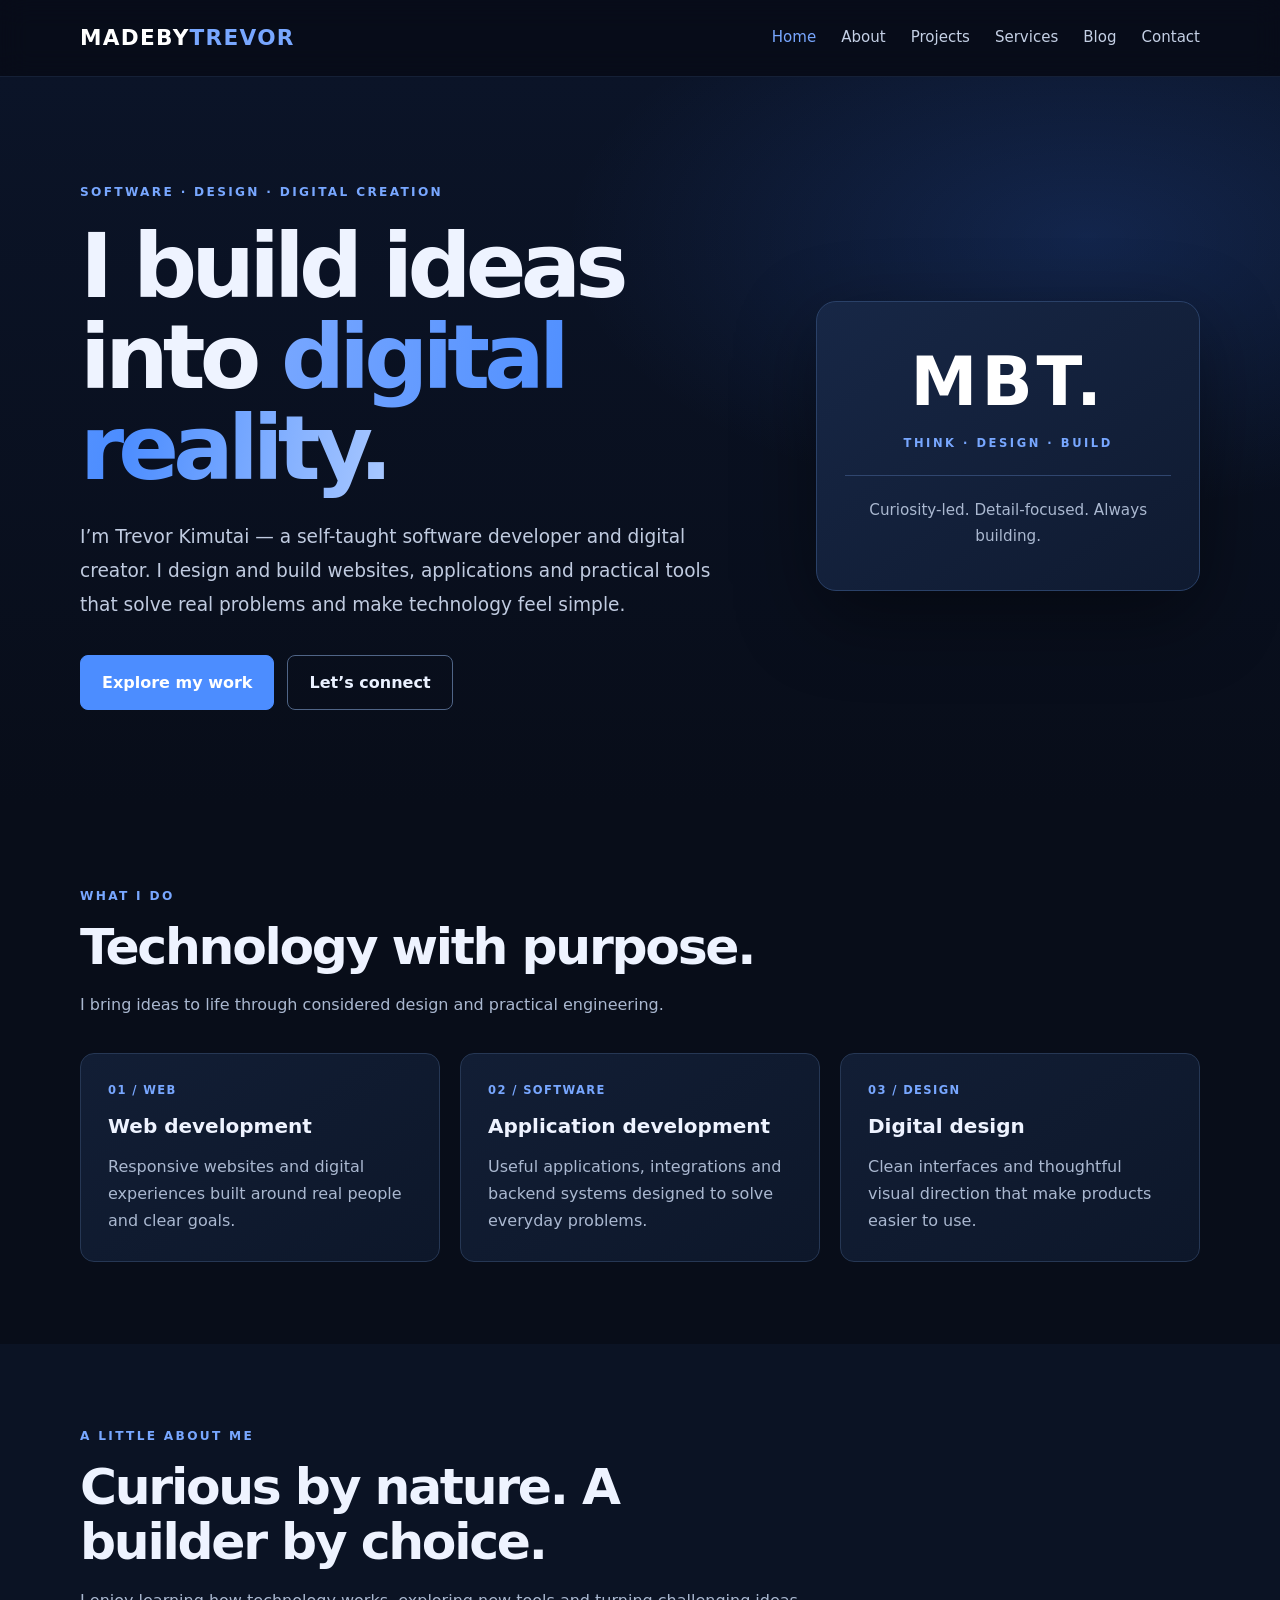
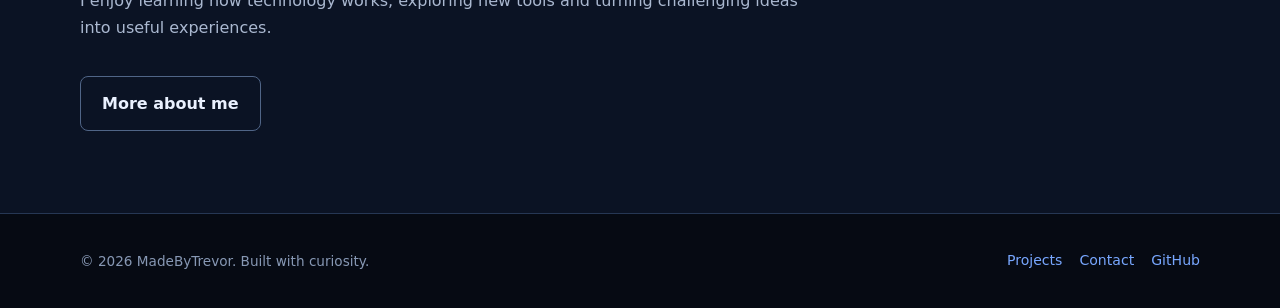
==== index.html @ f3c797aa "adding to repo" ====
<!doctype html>
<html lang="en"><head><meta charset="utf-8"><meta name="viewport" content="width=device-width,initial-scale=1"><meta name="description" content="MadeByTrevor is the portfolio of Trevor Kimutai, a software developer and digital creator."><meta name="theme-color" content="#080d19"><title>Home | MadeByTrevor</title><link rel="stylesheet" href="assets/style.css"></head>
<body><header class="site-header"><div class="wrap nav-wrap"><a class="brand" href="index.html">MADEBY<span>TREVOR</span></a><button class="menu-toggle" aria-label="Toggle navigation" aria-expanded="false">☰</button><nav class="nav" aria-label="Main navigation"><a class="active" href="index.html">Home</a><a class="" href="about.html">About</a><a class="" href="projects.html">Projects</a><a class="" href="services.html">Services</a><a class="" href="blog.html">Blog</a><a class="" href="contact.html">Contact</a></nav></div></header>
<main>
<section class="hero"><div class="wrap hero-grid"><div class="reveal"><div class="eyebrow">SOFTWARE · DESIGN · DIGITAL CREATION</div><h1>I build ideas into <span class="gradient">digital reality.</span></h1><p class="lead">I’m Trevor Kimutai — a self-taught software developer and digital creator. I design and build websites, applications and practical tools that solve real problems and make technology feel simple.</p><div class="actions"><a class="btn" href="projects.html">Explore my work</a><a class="btn ghost" href="contact.html">Let’s connect</a></div></div><aside class="identity-card reveal"><div class="monogram">MBT.</div><p>THINK · DESIGN · BUILD</p><div style="height:1px;background:#30466f;margin:22px 0"></div><div class="small">Curiosity-led. Detail-focused. Always building.</div></aside></div></section>
<section class="section"><div class="wrap"><div class="section-head"><div class="eyebrow">WHAT I DO</div><h2>Technology with purpose.</h2><p class="muted">I bring ideas to life through considered design and practical engineering.</p></div><div class="cards"><article class="card"><div class="tag">01 / Web</div><h3>Web development</h3><p>Responsive websites and digital experiences built around real people and clear goals.</p></article><article class="card"><div class="tag">02 / Software</div><h3>Application development</h3><p>Useful applications, integrations and backend systems designed to solve everyday problems.</p></article><article class="card"><div class="tag">03 / Design</div><h3>Digital design</h3><p>Clean interfaces and thoughtful visual direction that make products easier to use.</p></article></div></div></section>
<section class="section alt"><div class="wrap"><div class="section-head"><div class="eyebrow">A LITTLE ABOUT ME</div><h2>Curious by nature. A builder by choice.</h2><p class="muted">I enjoy learning how technology works, exploring new tools and turning challenging ideas into useful experiences.</p></div><a class="btn ghost" href="about.html">More about me</a></div></section>
</main><footer class="site-footer"><div class="wrap footer-row"><p>© <span data-year>2026</span> MadeByTrevor. Built with curiosity.</p><div class="footer-links"><a href="projects.html">Projects</a><a href="contact.html">Contact</a><a href="https://github.com/" target="_blank" rel="noreferrer">GitHub</a></div></div></footer><script src="assets/main.js"></script></body></html>
---- assets/style.css ----
:root{--bg:#080d19;--panel:#111c33;--panel2:#15223d;--text:#eef3ff;--muted:#aab8d0;--blue:#4c8dff;--blue2:#78a7ff;--line:#263754;--max:1120px}
*{box-sizing:border-box}html{scroll-behavior:smooth}body{margin:0;background:var(--bg);color:var(--text);font:16px/1.7 Inter,ui-sans-serif,system-ui,-apple-system,BlinkMacSystemFont,"Segoe UI",sans-serif}a{color:var(--blue2);text-decoration:none}a:hover{color:#fff}img{max-width:100%}.wrap{width:min(var(--max),calc(100% - 44px));margin:auto}.site-header{position:sticky;top:0;z-index:20;background:rgba(8,13,25,.92);backdrop-filter:blur(14px);border-bottom:1px solid rgba(120,167,255,.13)}.nav-wrap{height:76px;display:flex;align-items:center;justify-content:space-between;gap:25px}.brand{font-size:1.35rem;font-weight:850;letter-spacing:.06em;color:#fff}.brand span{color:var(--blue2)}.nav{display:flex;align-items:center;gap:25px}.nav a{color:#c4d0e5;font-size:.94rem}.nav a:hover,.nav a.active{color:var(--blue2)}.menu-toggle{display:none;background:none;color:white;border:1px solid var(--line);border-radius:8px;padding:8px 11px;font-size:1.2rem}.eyebrow{color:var(--blue2);font-size:.76rem;font-weight:800;letter-spacing:.19em;text-transform:uppercase}.hero{padding:105px 0 94px;background:radial-gradient(ellipse at 85% 22%,rgba(57,123,255,.18),transparent 34%),linear-gradient(180deg,#0b1428 0%,var(--bg) 100%)}.hero-grid{display:grid;grid-template-columns:1.4fr .8fr;gap:65px;align-items:center}.hero h1,.page-hero h1{font-size:clamp(3rem,7vw,5.7rem);line-height:1.02;letter-spacing:-.065em;margin:18px 0 25px}.gradient{background:linear-gradient(100deg,#78a7ff,#4c8dff 55%,#a9c8ff);-webkit-background-clip:text;background-clip:text;color:transparent}.lead{font-size:1.16rem;line-height:1.85;color:#c0cbe0;max-width:690px}.actions{display:flex;flex-wrap:wrap;gap:13px;margin-top:32px}.btn{display:inline-flex;align-items:center;justify-content:center;padding:13px 21px;border-radius:8px;font-weight:750;border:1px solid var(--blue);background:var(--blue);color:white;transition:.2s}.btn:hover{transform:translateY(-2px);background:#2e70e8;color:white}.btn.ghost{background:transparent;border-color:#506587;color:#eaf1ff}.btn.ghost:hover{border-color:var(--blue2);background:rgba(76,141,255,.1)}.identity-card{padding:40px 28px;border:1px solid #2a4168;border-radius:20px;background:linear-gradient(145deg,#172746,#0f1a30);box-shadow:0 25px 80px #0006;text-align:center}.monogram{font-size:4.2rem;line-height:1.2;font-weight:900;letter-spacing:.06em;color:#fff}.identity-card p{color:var(--blue2);font-size:.72rem;letter-spacing:.22em;font-weight:800}.identity-card .small{color:var(--muted);letter-spacing:0;font-size:.95rem;font-weight:400}.section{padding:82px 0}.section.alt{background:#0b1324}.section-head{max-width:720px;margin-bottom:35px}.section h2{font-size:clamp(2rem,4vw,3.15rem);letter-spacing:-.045em;line-height:1.1;margin:12px 0 17px}.muted{color:var(--muted)}.cards{display:grid;grid-template-columns:repeat(3,1fr);gap:20px}.card{border:1px solid var(--line);border-radius:14px;padding:27px;background:linear-gradient(145deg,#121e35,#0d172a);height:100%}.card h3{margin:8px 0 10px;font-size:1.25rem}.card p{color:var(--muted);margin:0}.card .tag{font-size:.72rem;letter-spacing:.12em;text-transform:uppercase;color:var(--blue2);font-weight:800}.page-hero{padding:86px 0 58px;background:radial-gradient(ellipse at 85% 0%,rgba(57,123,255,.16),transparent 38%),#0b1428}.page-hero h1{font-size:clamp(2.8rem,6vw,4.7rem);max-width:900px}.content{padding:60px 0 90px}.content-narrow{max-width:850px}.content h2{font-size:1.8rem;margin-top:36px}.content p,.content li{color:#c0cbe0}.project-card{display:flex;flex-direction:column;gap:15px}.project-card .project-foot{margin-top:auto;padding-top:15px}.pill{display:inline-block;padding:5px 10px;border:1px solid #35517d;border-radius:99px;color:#9fc0ff;font-size:.75rem;margin:4px 4px 0 0}.steps{counter-reset:step}.step{padding:22px 0;border-bottom:1px solid var(--line);display:grid;grid-template-columns:65px 1fr;gap:20px}.step:before{counter-increment:step;content:"0" counter(step);color:var(--blue2);font-size:1.4rem;font-weight:850}.post-list{display:grid;gap:15px}.post{padding:23px;border:1px solid var(--line);border-radius:12px;background:var(--panel)}.post time{font-size:.82rem;color:var(--blue2)}.contact-panel{padding:35px;border:1px solid #2b4269;border-radius:16px;background:linear-gradient(140deg,#152544,#0e192d)}.contact-panel p{color:var(--muted)}.site-footer{padding:35px 0;border-top:1px solid var(--line);background:#060a13}.footer-row{display:flex;justify-content:space-between;gap:20px;align-items:center}.footer-row p{color:#8798b4;font-size:.85rem;margin:0}.footer-links{display:flex;gap:17px}.footer-links a{font-size:.88rem}.reveal{animation:rise .7s both}@keyframes rise{from{opacity:0;transform:translateY(15px)}to{opacity:1;transform:translateY(0)}}:focus-visible{outline:3px solid var(--blue2);outline-offset:3px}
@media(max-width:820px){.hero-grid{grid-template-columns:1fr;gap:35px}.identity-card{max-width:420px}.cards{grid-template-columns:1fr 1fr}.nav{gap:14px}}@media(max-width:650px){.wrap{width:min(var(--max),calc(100% - 32px))}.nav-wrap{height:68px}.menu-toggle{display:block}.nav{display:none;position:absolute;top:68px;left:0;right:0;background:#0b1428;border-bottom:1px solid var(--line);padding:18px 22px 22px;flex-direction:column;align-items:flex-start}.nav.open{display:flex}.hero{padding:75px 0}.cards{grid-template-columns:1fr}.section{padding:62px 0}.footer-row{align-items:flex-start;flex-direction:column}.hero h1{font-size:clamp(2.8rem,14vw,4.5rem)}}
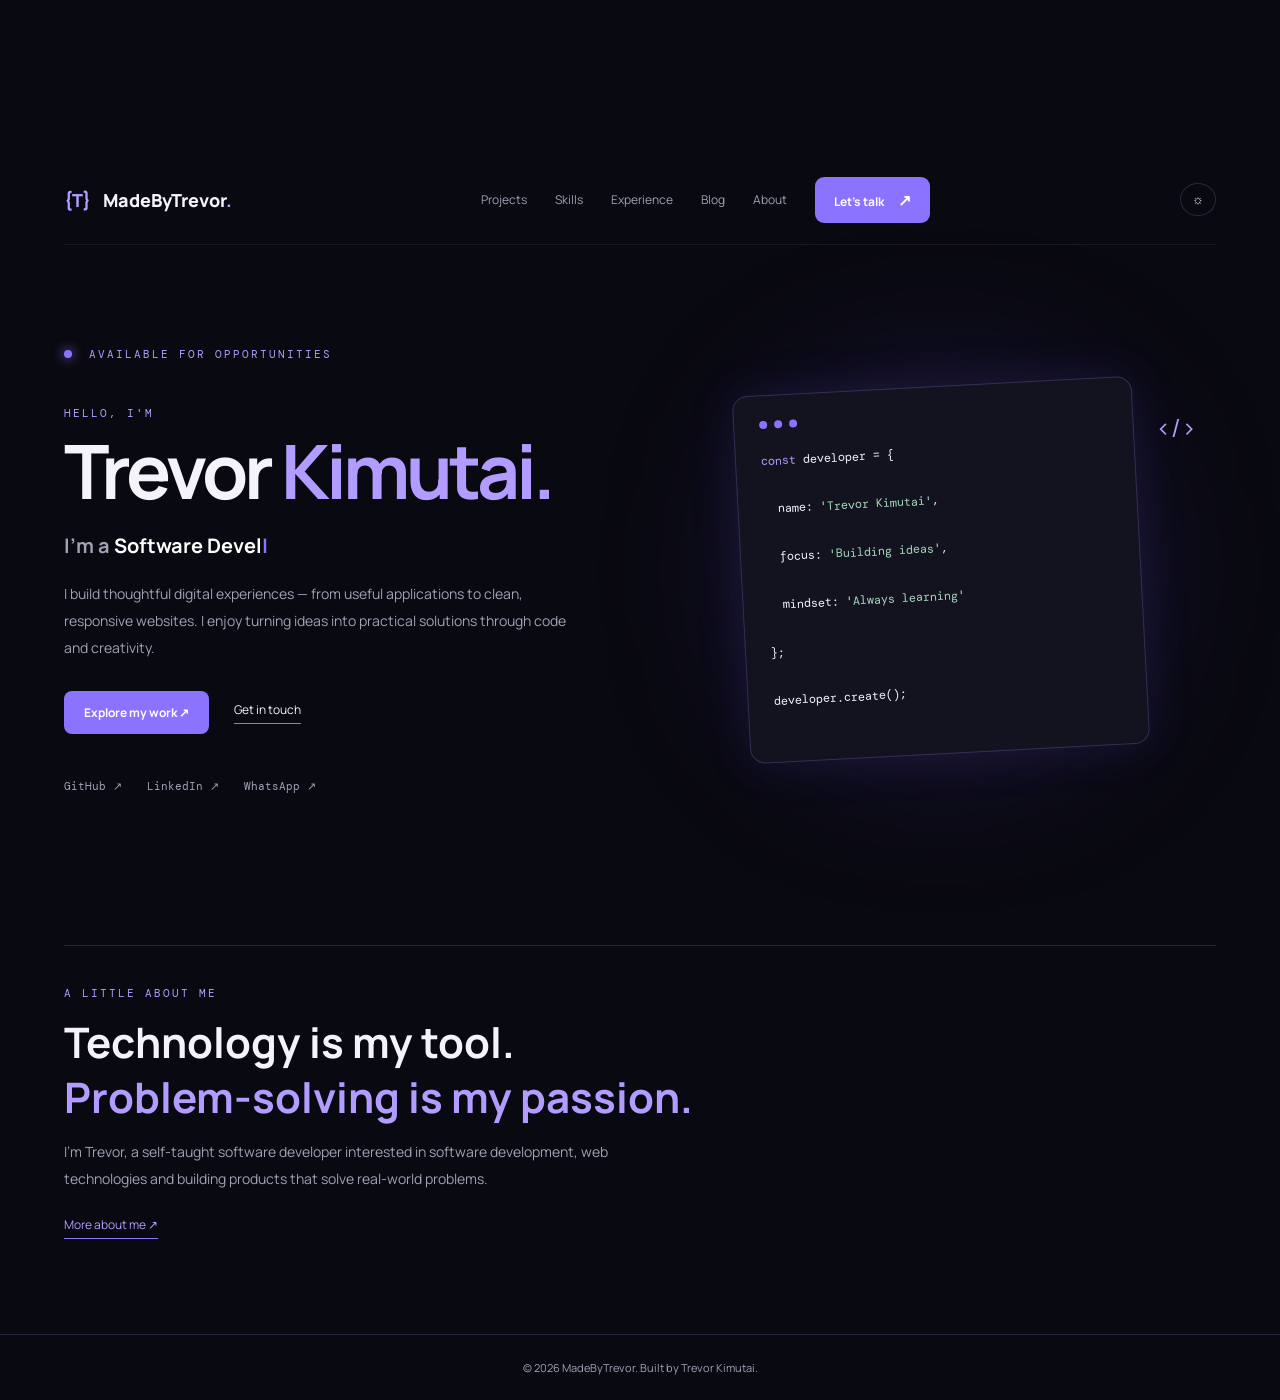
==== commit f516605f: "My new portfolio" ====
--- a/index.html
+++ b/index.html
@@ -1,8 +1,163 @@
-<!doctype html>
-<html lang="en"><head><meta charset="utf-8"><meta name="viewport" content="width=device-width,initial-scale=1"><meta name="description" content="MadeByTrevor is the portfolio of Trevor Kimutai, a software developer and digital creator."><meta name="theme-color" content="#080d19"><title>Home | MadeByTrevor</title><link rel="stylesheet" href="assets/style.css"></head>
-<body><header class="site-header"><div class="wrap nav-wrap"><a class="brand" href="index.html">MADEBY<span>TREVOR</span></a><button class="menu-toggle" aria-label="Toggle navigation" aria-expanded="false">☰</button><nav class="nav" aria-label="Main navigation"><a class="active" href="index.html">Home</a><a class="" href="about.html">About</a><a class="" href="projects.html">Projects</a><a class="" href="services.html">Services</a><a class="" href="blog.html">Blog</a><a class="" href="contact.html">Contact</a></nav></div></header>
-<main>
-<section class="hero"><div class="wrap hero-grid"><div class="reveal"><div class="eyebrow">SOFTWARE · DESIGN · DIGITAL CREATION</div><h1>I build ideas into <span class="gradient">digital reality.</span></h1><p class="lead">I’m Trevor Kimutai — a self-taught software developer and digital creator. I design and build websites, applications and practical tools that solve real problems and make technology feel simple.</p><div class="actions"><a class="btn" href="projects.html">Explore my work</a><a class="btn ghost" href="contact.html">Let’s connect</a></div></div><aside class="identity-card reveal"><div class="monogram">MBT.</div><p>THINK · DESIGN · BUILD</p><div style="height:1px;background:#30466f;margin:22px 0"></div><div class="small">Curiosity-led. Detail-focused. Always building.</div></aside></div></section>
-<section class="section"><div class="wrap"><div class="section-head"><div class="eyebrow">WHAT I DO</div><h2>Technology with purpose.</h2><p class="muted">I bring ideas to life through considered design and practical engineering.</p></div><div class="cards"><article class="card"><div class="tag">01 / Web</div><h3>Web development</h3><p>Responsive websites and digital experiences built around real people and clear goals.</p></article><article class="card"><div class="tag">02 / Software</div><h3>Application development</h3><p>Useful applications, integrations and backend systems designed to solve everyday problems.</p></article><article class="card"><div class="tag">03 / Design</div><h3>Digital design</h3><p>Clean interfaces and thoughtful visual direction that make products easier to use.</p></article></div></div></section>
-<section class="section alt"><div class="wrap"><div class="section-head"><div class="eyebrow">A LITTLE ABOUT ME</div><h2>Curious by nature. A builder by choice.</h2><p class="muted">I enjoy learning how technology works, exploring new tools and turning challenging ideas into useful experiences.</p></div><a class="btn ghost" href="about.html">More about me</a></div></section>
-</main><footer class="site-footer"><div class="wrap footer-row"><p>© <span data-year>2026</span> MadeByTrevor. Built with curiosity.</p><div class="footer-links"><a href="projects.html">Projects</a><a href="contact.html">Contact</a><a href="https://github.com/" target="_blank" rel="noreferrer">GitHub</a></div></div></footer><script src="assets/main.js"></script></body></html>+
+<!DOCTYPE html>
+<html lang="en">
+<head>
+    <meta charset="UTF-8">
+    <meta name="viewport" content="width=device-width, initial-scale=1.0">
+    <meta name="description" content="Trevor Kimutai - Software Developer and Digital Creator">
+    <title>Trevor Kimutai | MadeByTrevor</title>
+
+    <link rel="stylesheet" href="css/styles.css">
+    <script src="js/script.js" defer></script>
+</head>
+
+<body>
+
+    <canvas id="particles"></canvas>
+
+    <header class="navbar">
+
+        <a href="index.html" class="logo">
+            <span>{T}</span> MadeByTrevor<span class="purple">.</span>
+        </a>
+
+        <button class="menu-toggle" id="menuToggle" aria-label="Toggle menu">
+            ☰
+        </button>
+
+        <nav id="navMenu">
+            <a href="projects.html">Projects</a>
+            <a href="skills.html">Skills</a>
+            <a href="experience.html">Experience</a>
+            <a href="blog.html">Blog</a>
+            <a href="about.html">About</a>
+
+            <a href="mailto:trv6775@gmail.com" class="talk-button">
+                Let's talk <span>↗</span>
+            </a>
+        </nav>
+
+        <button id="themeToggle" class="theme-toggle" aria-label="Toggle theme">
+            ☼
+        </button>
+
+    </header>
+
+
+    <main>
+
+        <section class="hero">
+
+            <div class="hero-content">
+
+                <p class="availability">
+                    <span class="status-dot"></span>
+                    AVAILABLE FOR OPPORTUNITIES
+                </p>
+
+                <p class="intro">HELLO, I'M</p>
+
+                <h1>
+                    Trevor <span class="purple">Kimutai.</span>
+                </h1>
+
+                <h2>
+                    I'm a <span id="typing"></span><span class="cursor">|</span>
+                </h2>
+
+                <p class="description">
+                    I build thoughtful digital experiences — from useful
+                    applications to clean, responsive websites.
+
+                    I enjoy turning ideas into practical solutions
+                    through code and creativity.
+                </p>
+
+                <div class="hero-buttons">
+
+                    <a href="projects.html" class="primary-button">
+                        Explore my work ↗
+                    </a>
+
+                    <a href="mailto:trv6775@gmail.com" class="secondary-button">
+                        Get in touch
+                    </a>
+
+                </div>
+
+                <div class="social-links">
+                    <a href="https://github.com/Trv6775" target="_blank">GitHub ↗</a>
+
+                    <a href="https://www.linkedin.com/in/trevor-kimutai-297799207"
+                       target="_blank">LinkedIn ↗</a>
+
+                    <a href="https://wa.me/254700426330"
+                       target="_blank">WhatsApp ↗</a>
+                </div>
+
+            </div>
+
+
+            <div class="hero-visual">
+
+                <div class="glow"></div>
+
+                <div class="code-card">
+
+                    <div class="window-controls">
+                        <span></span>
+                        <span></span>
+                        <span></span>
+                    </div>
+
+                    <pre>
+<span class="code-purple">const</span> developer = {
+
+  name: <span class="code-green">'Trevor Kimutai'</span>,
+
+  focus: <span class="code-green">'Building ideas'</span>,
+
+  mindset: <span class="code-green">'Always learning'</span>
+
+};
+
+developer.create();
+                    </pre>
+
+                </div>
+
+                <div class="floating-code">&lt;/&gt;</div>
+
+            </div>
+
+        </section>
+
+
+        <section class="intro-section">
+
+            <p class="section-label">A LITTLE ABOUT ME</p>
+
+            <h2>
+                Technology is my tool.<br>
+                <span class="purple">Problem-solving is my passion.</span>
+            </h2>
+
+            <p>
+                I'm Trevor, a self-taught software developer interested
+                in software development, web technologies and building
+                products that solve real-world problems.
+            </p>
+
+            <a href="about.html" class="text-link">More about me ↗</a>
+
+        </section>
+
+    </main>
+
+
+    <footer>
+        <p>© <span id="year"></span> MadeByTrevor. Built by Trevor Kimutai.</p>
+    </footer>
+
+</body>
+</html>
--- a/css/styles.css
+++ b/css/styles.css
@@ -0,0 +1,1137 @@
+
+@import url('https://fonts.googleapis.com/css2?family=Manrope:wght@400;500;600;700;800&family=DM+Mono&display=swap');
+
+:root {
+    --background: #090911;
+    --surface: #13121f;
+    --text: #f4f2fb;
+    --muted: #a3a0b4;
+    --purple: #8b72ff;
+    --purple-light: #b29cff;
+    --border: #29283b;
+}
+
+* {
+    margin: 0;
+    padding: 0;
+    box-sizing: border-box;
+}
+
+html {
+    scroll-behavior: smooth;
+}
+
+body {
+    background: var(--background);
+    color: var(--text);
+    font-family: 'Manrope', sans-serif;
+    min-height: 100vh;
+    overflow-x: hidden;
+}
+
+a {
+    text-decoration: none;
+    color: inherit;
+}
+
+/* NAVIGATION */
+
+.navbar {
+    width: 90%;
+    max-width: 1200px;
+    height: 90px;
+    margin: auto;
+
+    display: flex;
+    align-items: center;
+    justify-content: space-between;
+
+    border-bottom: 1px solid #ffffff10;
+    position: relative;
+    z-index: 10;
+}
+
+.logo {
+    font-weight: 800;
+    font-size: 18px;
+}
+
+.logo span:first-child {
+    color: var(--purple-light);
+    margin-right: 8px;
+}
+
+.purple {
+    color: var(--purple-light);
+}
+
+nav {
+    display: flex;
+    align-items: center;
+    gap: 28px;
+}
+
+nav a {
+    font-size: 12px;
+    color: var(--muted);
+    transition: .3s;
+}
+
+nav a:hover {
+    color: white;
+}
+
+/* LET'S TALK BUTTON */
+
+.talk-button {
+    background: var(--purple);
+    color: white;
+    padding: 12px 19px;
+    border-radius: 9px;
+    font-weight: 700;
+    transition: .3s;
+}
+
+.talk-button:hover {
+    background: #a08aff;
+    transform: translateY(-3px);
+    box-shadow: 0 8px 25px #8b72ff55;
+}
+
+.talk-button span {
+    margin-left: 12px;
+    font-size: 16px;
+}
+
+.theme-toggle,
+.menu-toggle {
+    background: transparent;
+    color: var(--text);
+    border: 1px solid var(--border);
+    padding: 8px 11px;
+    border-radius: 50%;
+    cursor: pointer;
+}
+
+.menu-toggle {
+    display: none;
+}
+
+/* HERO */
+
+.hero {
+    width: 90%;
+    max-width: 1200px;
+    min-height: 650px;
+    margin: auto;
+
+    display: grid;
+    grid-template-columns: 1fr 1fr;
+    align-items: center;
+    gap: 50px;
+}
+
+.availability,
+.intro,
+.section-label {
+    font-family: 'DM Mono', monospace;
+    font-size: 11px;
+    letter-spacing: 2px;
+    color: var(--purple-light);
+}
+
+.availability {
+    margin-bottom: 45px;
+}
+
+.status-dot {
+    display: inline-block;
+    width: 8px;
+    height: 8px;
+    background: var(--purple);
+    border-radius: 50%;
+    margin-right: 8px;
+    box-shadow: 0 0 12px var(--purple);
+}
+
+.intro {
+    margin-bottom: 10px;
+}
+
+.hero h1 {
+    font-size: clamp(45px, 6vw, 75px);
+    line-height: 1.1;
+    letter-spacing: -4px;
+}
+
+.hero h2 {
+    font-size: 20px;
+    color: var(--muted);
+    margin-top: 20px;
+}
+
+.hero h2 span:first-child {
+    color: white;
+}
+
+.description {
+    max-width: 520px;
+    color: var(--muted);
+    font-size: 14px;
+    line-height: 1.9;
+    margin-top: 22px;
+}
+
+.cursor {
+    color: var(--purple);
+    animation: blink .8s infinite;
+}
+
+@keyframes blink {
+    50% { opacity: 0; }
+}
+
+/* HERO BUTTONS */
+
+.hero-buttons {
+    display: flex;
+    gap: 25px;
+    align-items: center;
+    margin-top: 30px;
+}
+
+.primary-button {
+    background: var(--purple);
+    color: white;
+    padding: 13px 20px;
+    border-radius: 8px;
+    font-size: 12px;
+    font-weight: 700;
+    transition: .3s;
+}
+
+.primary-button:hover {
+    transform: translateY(-3px);
+    box-shadow: 0 8px 25px #8b72ff55;
+}
+
+.secondary-button {
+    font-size: 12px;
+    border-bottom: 1px solid var(--purple);
+    padding-bottom: 5px;
+}
+
+.social-links {
+    display: flex;
+    gap: 25px;
+    margin-top: 45px;
+}
+
+.social-links a {
+    color: var(--muted);
+    font-size: 11px;
+    font-family: 'DM Mono', monospace;
+}
+
+/* DEVELOPER CARD */
+
+.hero-visual {
+    position: relative;
+    display: grid;
+    place-items: center;
+    min-height: 400px;
+}
+
+.glow {
+    position: absolute;
+    width: 280px;
+    height: 280px;
+    background: #795cff55;
+    filter: blur(100px);
+    border-radius: 50%;
+}
+
+.code-card {
+    position: relative;
+    z-index: 2;
+    background: var(--surface);
+    border: 1px solid #7866bd55;
+    border-radius: 15px;
+    padding: 25px;
+    width: 100%;
+    max-width: 400px;
+    box-shadow: 0 0 50px #765cff20;
+    transform: rotate(-3deg);
+    transition: .4s;
+}
+
+.code-card:hover {
+    transform: rotate(0deg) translateY(-5px);
+}
+
+.window-controls {
+    display: flex;
+    gap: 7px;
+    margin-bottom: 20px;
+}
+
+.window-controls span {
+    width: 8px;
+    height: 8px;
+    background: var(--purple);
+    border-radius: 50%;
+}
+
+.code-card pre {
+    font: 12px/2 'DM Mono', monospace;
+    color: var(--text);
+    white-space: pre-wrap;
+}
+
+.code-purple {
+    color: var(--purple-light);
+}
+
+.code-green {
+    color: #a7d7bd;
+}
+
+.floating-code {
+    position: absolute;
+    top: 40px;
+    right: 20px;
+    color: var(--purple-light);
+    font-size: 25px;
+    z-index: 3;
+}
+
+/* ABOUT INTRO */
+
+.intro-section {
+    width: 90%;
+    max-width: 1200px;
+    margin: 50px auto 100px;
+    padding-top: 40px;
+    border-top: 1px solid var(--border);
+}
+
+.intro-section h2 {
+    font-size: clamp(28px, 4vw, 42px);
+    margin: 15px 0;
+    line-height: 1.3;
+}
+
+.intro-section p:not(.section-label) {
+    color: var(--muted);
+    max-width: 600px;
+    font-size: 14px;
+    line-height: 1.9;
+    margin-bottom: 20px;
+}
+
+.text-link {
+    color: var(--purple-light);
+    font-size: 12px;
+    border-bottom: 1px solid var(--purple);
+    padding-bottom: 5px;
+}
+
+footer {
+    border-top: 1px solid var(--border);
+    padding: 25px;
+    text-align: center;
+    color: var(--muted);
+    font-size: 11px;
+}
+
+/* LIGHT THEME */
+
+body.light {
+    --background: #f7f6fc;
+    --surface: #ffffff;
+    --text: #191629;
+    --muted: #625f73;
+    --border: #dedbea;
+}
+
+/* MOBILE */
+
+@media (max-width: 850px) {
+    .menu-toggle {
+        display: block;
+        margin-left: auto;
+        margin-right: 12px;
+    }
+
+    .navbar nav {
+        display: none;
+        position: absolute;
+        top: 80px;
+        left: 0;
+        right: 0;
+        background: var(--surface);
+        padding: 25px;
+        border: 1px solid var(--border);
+        border-radius: 12px;
+        flex-direction: column;
+        align-items: stretch;
+        gap: 20px;
+    }
+
+    .navbar nav.open {
+        display: flex;
+    }
+
+    .hero {
+        grid-template-columns: 1fr;
+        padding-top: 70px;
+        gap: 25px;
+    }
+
+    .hero-visual {
+        min-height: 330px;
+    }
+
+    .hero h1 {
+        letter-spacing: -2px;
+    }
+}
+
+@media (max-width: 480px) {
+    .hero-buttons {
+        flex-wrap: wrap;
+    }
+
+    .social-links {
+        gap: 15px;
+    }
+
+    .code-card {
+        padding: 18px;
+    }
+}
+
+/* PROJECTS PAGE */
+
+.page-container {
+    width: min(1100px, 90%);
+    margin: 0 auto;
+    padding: 100px 0 80px;
+}
+
+.page-heading {
+    max-width: 700px;
+    margin-bottom: 55px;
+}
+
+.eyebrow {
+    color: #a78bfa;
+    font-size: 13px;
+    font-weight: 700;
+    letter-spacing: 3px;
+    margin-bottom: 18px;
+}
+
+.page-heading h1 {
+    font-size: clamp(36px, 6vw, 60px);
+    line-height: 1.1;
+    margin-bottom: 20px;
+}
+
+.page-heading h1 span {
+    color: #a78bfa;
+}
+
+.page-heading > p:last-child {
+    color: #a1a1aa;
+    line-height: 1.8;
+}
+
+.projects-grid {
+    display: grid;
+    grid-template-columns: repeat(2, 1fr);
+    gap: 28px;
+}
+
+.project-card {
+    background: #15151f;
+    border: 1px solid #292938;
+    border-radius: 18px;
+    overflow: hidden;
+    transition: transform 0.3s ease, border-color 0.3s ease;
+}
+
+.project-card:hover {
+    transform: translateY(-8px);
+    border-color: #8b5cf6;
+}
+
+.project-image {
+    min-height: 210px;
+    padding: 25px;
+    display: flex;
+    flex-direction: column;
+    justify-content: space-between;
+}
+
+.project-image span {
+    font-size: 14px;
+    color: #ffffffb0;
+}
+
+.project-image h2 {
+    font-size: 32px;
+    color: white;
+}
+
+.project-purple {
+    background: linear-gradient(135deg, #5426a8, #21133e);
+}
+
+.project-blue {
+    background: linear-gradient(135deg, #2456a6, #111d3c);
+}
+
+.project-pink {
+    background: linear-gradient(135deg, #a13d83, #3b193b);
+}
+
+.project-content {
+    padding: 25px;
+}
+
+.project-type {
+    color: #a78bfa;
+    font-size: 12px;
+    text-transform: uppercase;
+    letter-spacing: 1.5px;
+    margin-bottom: 12px;
+}
+
+.project-content h3 {
+    font-size: 22px;
+    margin-bottom: 12px;
+}
+
+.project-content > p:not(.project-type) {
+    color: #a1a1aa;
+    line-height: 1.7;
+    font-size: 14px;
+}
+
+.project-tags {
+    display: flex;
+    flex-wrap: wrap;
+    gap: 9px;
+    margin: 20px 0;
+}
+
+.project-tags span {
+    background: #272438;
+    color: #c4b5fd;
+    padding: 7px 12px;
+    border-radius: 20px;
+    font-size: 12px;
+}
+
+.project-link {
+    display: inline-block;
+    color: #a78bfa;
+    font-weight: 600;
+    text-decoration: none;
+    margin-top: 5px;
+}
+
+.project-link:hover {
+    color: white;
+}
+
+@media (max-width: 700px) {
+    .projects-grid {
+        grid-template-columns: 1fr;
+    }
+
+    .page-container {
+        padding-top: 65px;
+    }
+}
+
+/* SKILLS PAGE */
+
+.skills-grid {
+    display: grid;
+    grid-template-columns: repeat(3, 1fr);
+    gap: 22px;
+}
+
+.skill-card {
+    background: #15151f;
+    border: 1px solid #292938;
+    border-radius: 18px;
+    padding: 30px 25px;
+    transition: all 0.35s ease;
+    position: relative;
+    overflow: hidden;
+}
+
+.skill-card::before {
+    content: "";
+    position: absolute;
+    width: 150px;
+    height: 150px;
+    background: #8b5cf6;
+    filter: blur(100px);
+    opacity: 0;
+    top: -50px;
+    right: -50px;
+    transition: opacity 0.35s ease;
+}
+
+.skill-card:hover {
+    transform: translateY(-10px);
+    border-color: #8b5cf6;
+}
+
+.skill-card:hover::before {
+    opacity: 0.35;
+}
+
+.skill-icon {
+    width: 55px;
+    height: 55px;
+    display: flex;
+    justify-content: center;
+    align-items: center;
+    border-radius: 14px;
+    background: #29213f;
+    color: #c4b5fd;
+    font-size: 28px;
+    margin-bottom: 28px;
+}
+
+.skill-number {
+    color: #a78bfa;
+    font-size: 11px;
+    letter-spacing: 2px;
+    font-weight: 700;
+    margin-bottom: 15px;
+}
+
+.skill-card h2 {
+    font-size: 23px;
+    margin-bottom: 15px;
+}
+
+.skill-card > p:not(.skill-number) {
+    color: #a1a1aa;
+    font-size: 14px;
+    line-height: 1.8;
+    margin-bottom: 25px;
+}
+
+.skill-list {
+    display: flex;
+    flex-wrap: wrap;
+    gap: 9px;
+}
+
+.skill-list span {
+    background: #272438;
+    border: 1px solid #39324e;
+    color: #c4b5fd;
+    padding: 8px 11px;
+    border-radius: 8px;
+    font-size: 11px;
+}
+
+.skills-note {
+    margin-top: 90px;
+    padding: 45px;
+    border: 1px solid #292938;
+    border-radius: 20px;
+    background: linear-gradient(120deg, #191526, #15151f);
+}
+
+.skills-note h2 {
+    font-size: clamp(28px, 4vw, 40px);
+    margin-bottom: 18px;
+}
+
+.skills-note h2 span {
+    color: #a78bfa;
+}
+
+.skills-note > p:last-child {
+    color: #a1a1aa;
+    line-height: 1.8;
+    max-width: 650px;
+}
+
+@media (max-width: 900px) {
+    .skills-grid {
+        grid-template-columns: repeat(2, 1fr);
+    }
+}
+
+@media (max-width: 600px) {
+    .skills-grid {
+        grid-template-columns: 1fr;
+    }
+
+    .skills-note {
+        padding: 28px;
+        margin-top: 55px;
+    }
+}
+.skill-link {
+    display: inline-block;
+    margin-top: 25px;
+    color: #a78bfa;
+    font-size: 13px;
+    font-weight: 600;
+    text-decoration: none;
+    transition: all 0.3s ease;
+}
+
+.skill-link:hover {
+    color: white;
+    transform: translateX(5px);
+}
+
+/* EXPERIENCE PAGE */
+
+.experience-section {
+    margin-top: 65px;
+}
+
+.section-title {
+    font-size: 25px;
+    margin-bottom: 35px;
+}
+
+.timeline {
+    position: relative;
+    margin-left: 10px;
+    padding-left: 35px;
+    border-left: 1px solid #39324e;
+}
+
+.timeline-item {
+    position: relative;
+    padding-bottom: 40px;
+}
+
+.timeline-item:last-child {
+    padding-bottom: 0;
+}
+
+.timeline-dot {
+    position: absolute;
+    left: -42px;
+    top: 5px;
+    width: 14px;
+    height: 14px;
+    border-radius: 50%;
+    background: #8b5cf6;
+    border: 3px solid #15151f;
+    box-shadow: 0 0 15px #8b5cf6;
+}
+
+.timeline-content {
+    background: #15151f;
+    border: 1px solid #292938;
+    border-radius: 15px;
+    padding: 28px;
+    transition: all 0.3s ease;
+}
+
+.timeline-content:hover {
+    transform: translateX(7px);
+    border-color: #8b5cf6;
+}
+
+.timeline-label {
+    color: #a78bfa;
+    font-size: 11px;
+    letter-spacing: 2px;
+    font-weight: 700;
+}
+
+.timeline-content h3 {
+    font-size: 21px;
+    margin: 13px 0 8px;
+}
+
+.timeline-content h4 {
+    color: #c4b5fd;
+    font-size: 15px;
+    font-weight: 500;
+    margin-bottom: 12px;
+}
+
+.timeline-field {
+    color: #a78bfa !important;
+    font-weight: 600;
+    margin-bottom: 12px;
+}
+
+.timeline-content p {
+    color: #a1a1aa;
+    font-size: 14px;
+    line-height: 1.8;
+}
+
+@media (max-width: 600px) {
+    .timeline {
+        padding-left: 25px;
+    }
+
+    .timeline-dot {
+        left: -32px;
+    }
+
+    .timeline-content {
+        padding: 22px;
+    }
+}
+
+/* BLOG PAGE */
+
+.blog-filters {
+    display: flex;
+    flex-wrap: wrap;
+    gap: 12px;
+    margin-bottom: 35px;
+}
+
+.filter-btn {
+    padding: 10px 18px;
+    border-radius: 25px;
+    border: 1px solid #39324e;
+    background: transparent;
+    color: #a1a1aa;
+    cursor: pointer;
+    font-size: 13px;
+    transition: all 0.3s ease;
+}
+
+.filter-btn:hover,
+.filter-btn.active {
+    background: #8b5cf6;
+    border-color: #8b5cf6;
+    color: white;
+}
+
+.blog-grid {
+    display: grid;
+    grid-template-columns: repeat(3, 1fr);
+    gap: 22px;
+}
+
+.blog-card {
+    background: #15151f;
+    border: 1px solid #292938;
+    border-radius: 17px;
+    overflow: hidden;
+    transition: transform 0.3s ease, border-color 0.3s ease;
+}
+
+.blog-card:hover {
+    transform: translateY(-8px);
+    border-color: #8b5cf6;
+}
+
+.blog-cover {
+    height: 190px;
+    padding: 22px;
+    display: flex;
+    flex-direction: column;
+    justify-content: space-between;
+}
+
+.blog-cover span {
+    color: #ffffffa0;
+    font-size: 13px;
+}
+
+.blog-cover h2 {
+    color: white;
+    font-size: 32px;
+    letter-spacing: 3px;
+}
+
+.cover-rust {
+    background: linear-gradient(135deg, #a84c32, #3d1c23);
+}
+
+.cover-design {
+    background: linear-gradient(135deg, #6c43ba, #21133e);
+}
+
+.cover-mobile {
+    background: linear-gradient(135deg, #2465a9, #14203c);
+}
+
+.blog-content {
+    padding: 23px;
+}
+
+.blog-category {
+    color: #a78bfa;
+    font-size: 11px;
+    font-weight: 700;
+    letter-spacing: 1.5px;
+    margin-bottom: 12px;
+}
+
+.blog-content h3 {
+    font-size: 19px;
+    line-height: 1.5;
+    margin-bottom: 12px;
+}
+
+.blog-content > p:not(.blog-category) {
+    color: #a1a1aa;
+    font-size: 13px;
+    line-height: 1.8;
+}
+
+.blog-link {
+    display: inline-block;
+    margin-top: 20px;
+    color: #a78bfa;
+    text-decoration: none;
+    font-size: 13px;
+    font-weight: 600;
+}
+
+.blog-link:hover {
+    color: white;
+}
+
+.blog-card.hidden {
+    display: none;
+}
+
+.blog-cta {
+    margin-top: 85px;
+    padding: 45px;
+    text-align: center;
+    border: 1px solid #292938;
+    border-radius: 20px;
+    background: linear-gradient(120deg, #191526, #15151f);
+}
+
+.blog-cta h2 {
+    font-size: clamp(27px, 4vw, 38px);
+    margin-bottom: 15px;
+}
+
+.blog-cta h2 span {
+    color: #a78bfa;
+}
+
+.blog-cta > p:not(.eyebrow) {
+    color: #a1a1aa;
+    line-height: 1.8;
+    margin-bottom: 25px;
+}
+
+@media (max-width: 900px) {
+    .blog-grid {
+        grid-template-columns: repeat(2, 1fr);
+    }
+}
+
+@media (max-width: 600px) {
+    .blog-grid {
+        grid-template-columns: 1fr;
+    }
+
+    .blog-cta {
+        padding: 28px;
+    }
+}
+
+/* ABOUT PAGE */
+
+.about-layout {
+    display: grid;
+    grid-template-columns: 0.8fr 1.2fr;
+    gap: 55px;
+    align-items: center;
+    margin-top: 30px;
+}
+
+.about-image {
+    min-height: 430px;
+    border-radius: 22px;
+    border: 1px solid #39324e;
+    background: linear-gradient(145deg, #29213f, #15151f);
+    display: flex;
+    align-items: center;
+    justify-content: center;
+    overflow: hidden;
+}
+
+.about-placeholder {
+    text-align: center;
+}
+
+.about-placeholder span {
+    display: block;
+    font-size: 100px;
+    font-weight: 800;
+    color: #a78bfa;
+    letter-spacing: -8px;
+}
+
+.about-placeholder p {
+    color: #c4b5fd;
+    letter-spacing: 3px;
+    font-size: 13px;
+}
+
+.about-content h2 {
+    font-size: clamp(30px, 4vw, 43px);
+    margin: 15px 0 25px;
+}
+
+.about-content h2 span,
+.about-education h2 span,
+.about-interests h2 span {
+    color: #a78bfa;
+}
+
+.about-content > p:not(.eyebrow) {
+    color: #a1a1aa;
+    line-height: 1.9;
+    font-size: 14px;
+    margin-bottom: 17px;
+}
+
+.about-content .talk-button {
+    display: inline-block;
+    margin-top: 15px;
+    text-decoration: none;
+}
+
+.about-education,
+.about-interests {
+    margin-top: 100px;
+}
+
+.about-education h2,
+.about-interests h2 {
+    font-size: clamp(28px, 4vw, 38px);
+    margin: 12px 0 30px;
+}
+
+.education-card {
+    display: flex;
+    align-items: flex-start;
+    gap: 22px;
+    background: #15151f;
+    border: 1px solid #292938;
+    padding: 30px;
+    border-radius: 17px;
+    transition: border-color 0.3s ease;
+}
+
+.education-card:hover {
+    border-color: #8b5cf6;
+}
+
+.education-icon {
+    font-size: 30px;
+    background: #29213f;
+    border-radius: 12px;
+    padding: 13px;
+}
+
+.education-card h3 {
+    font-size: 20px;
+    margin-bottom: 9px;
+}
+
+.education-card h4 {
+    color: #c4b5fd;
+    font-weight: 500;
+    margin-bottom: 10px;
+}
+
+.education-card p {
+    color: #a1a1aa;
+    font-size: 14px;
+    margin-bottom: 15px;
+}
+
+.education-award {
+    display: inline-block;
+    color: #c4b5fd;
+    background: #29213f;
+    border-radius: 20px;
+    padding: 8px 13px;
+    font-size: 12px;
+}
+
+.interest-grid {
+    display: grid;
+    grid-template-columns: repeat(3, 1fr);
+    gap: 20px;
+}
+
+.interest-card {
+    background: #15151f;
+    border: 1px solid #292938;
+    border-radius: 16px;
+    padding: 25px;
+    transition: all 0.3s ease;
+}
+
+.interest-card:hover {
+    transform: translateY(-7px);
+    border-color: #8b5cf6;
+}
+
+.interest-card > span {
+    color: #a78bfa;
+    font-size: 28px;
+}
+
+.interest-card h3 {
+    margin: 18px 0 10px;
+}
+
+.interest-card p {
+    color: #a1a1aa;
+    font-size: 13px;
+    line-height: 1.8;
+}
+
+@media (max-width: 750px) {
+    .about-layout {
+        grid-template-columns: 1fr;
+        gap: 35px;
+    }
+
+    .about-image {
+        min-height: 300px;
+    }
+
+    .interest-grid {
+        grid-template-columns: 1fr;
+    }
+
+    .about-education,
+    .about-interests {
+        margin-top: 65px;
+    }
+}
+.about-photo {
+    width: 100%;
+    height: 100%;
+    min-height: 430px;
+    object-fit: cover;
+    border-radius: 22px;
+}
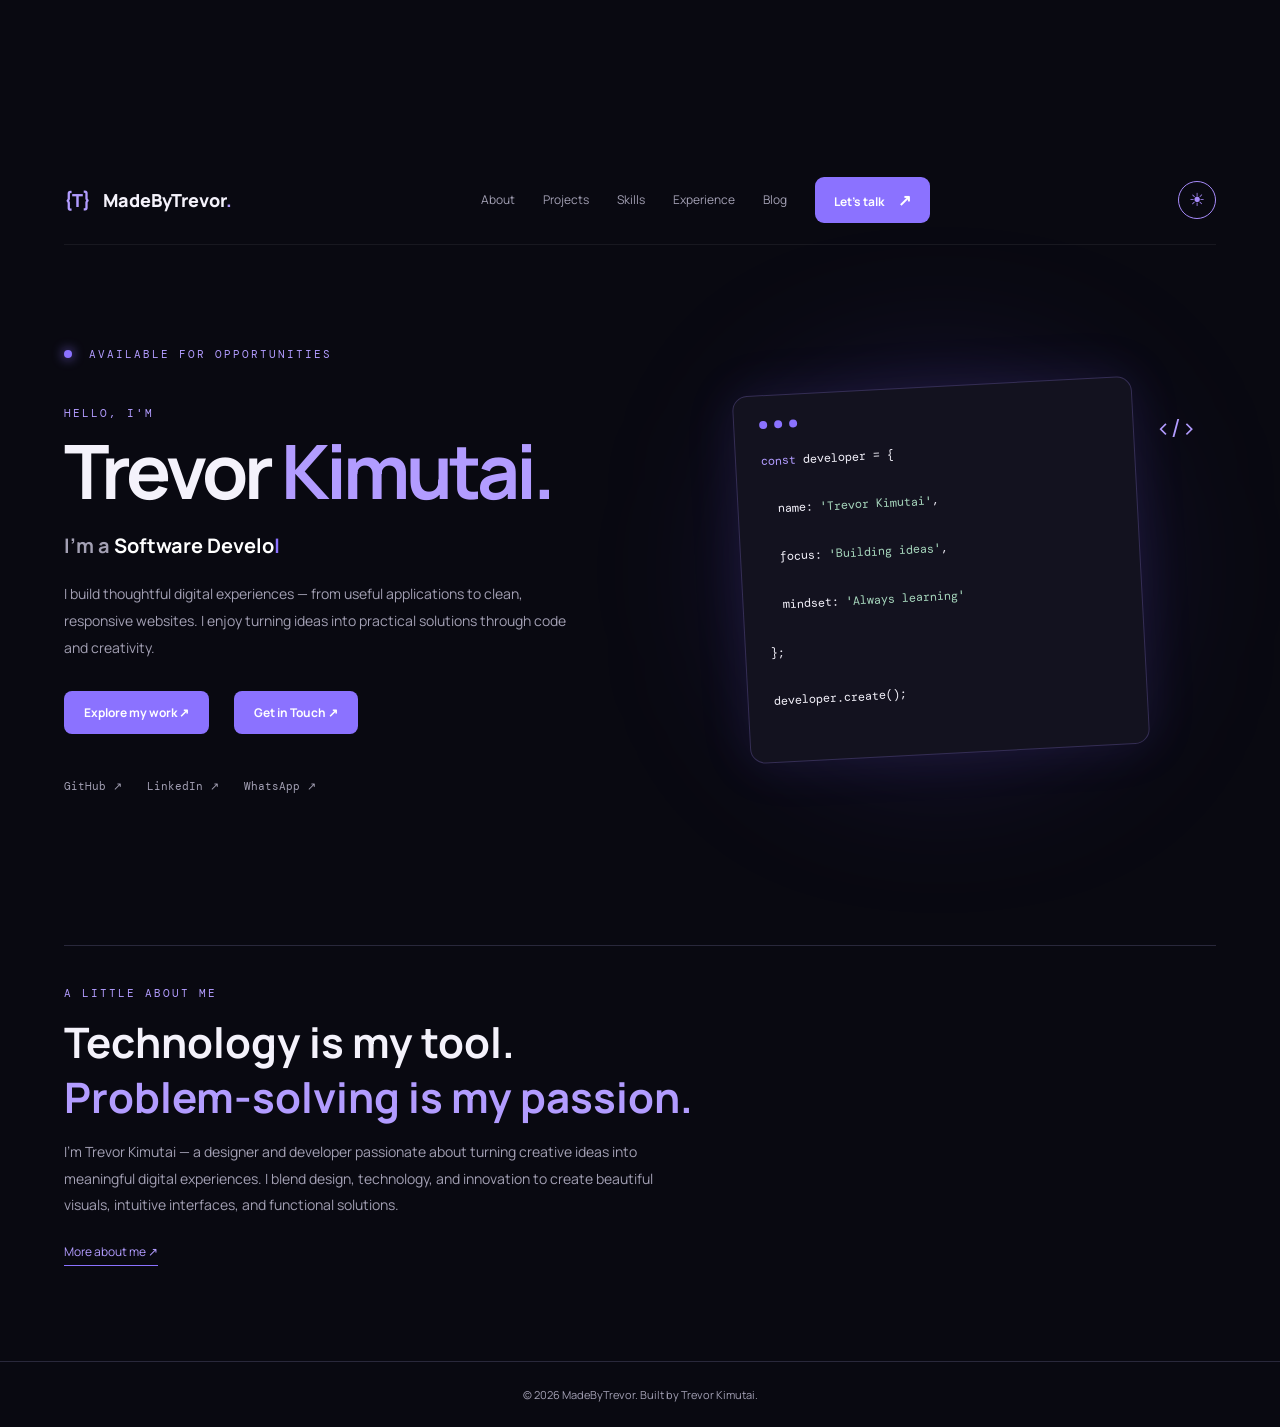
==== commit bdd8a507: "Added links to the the place holders, the portfolio website is now complete and all the added html p" ====
--- a/index.html
+++ b/index.html
@@ -1,6 +1,6 @@
-
 <!DOCTYPE html>
 <html lang="en">
+
 <head>
     <meta charset="UTF-8">
     <meta name="viewport" content="width=device-width, initial-scale=1.0">
@@ -26,19 +26,20 @@
         </button>
 
         <nav id="navMenu">
+            <a href="about.html">About</a>
             <a href="projects.html">Projects</a>
             <a href="skills.html">Skills</a>
             <a href="experience.html">Experience</a>
             <a href="blog.html">Blog</a>
-            <a href="about.html">About</a>
+
 
             <a href="mailto:trv6775@gmail.com" class="talk-button">
                 Let's talk <span>↗</span>
             </a>
         </nav>
 
-        <button id="themeToggle" class="theme-toggle" aria-label="Toggle theme">
-            ☼
+        <button id="theme-toggle" class="theme-toggle" aria-label="Toggle theme">
+            ☀
         </button>
 
     </header>
@@ -79,8 +80,8 @@
                         Explore my work ↗
                     </a>
 
-                    <a href="mailto:trv6775@gmail.com" class="secondary-button">
-                        Get in touch
+                    <a href="about.html" class="primary-button">
+                        Get in Touch <span>↗</span>
                     </a>
 
                 </div>
@@ -88,11 +89,9 @@
                 <div class="social-links">
                     <a href="https://github.com/Trv6775" target="_blank">GitHub ↗</a>
 
-                    <a href="https://www.linkedin.com/in/trevor-kimutai-297799207"
-                       target="_blank">LinkedIn ↗</a>
+                    <a href="https://www.linkedin.com/in/trevor-kimutai-297799207" target="_blank">LinkedIn ↗</a>
 
-                    <a href="https://wa.me/254700426330"
-                       target="_blank">WhatsApp ↗</a>
+                    <a href="https://wa.me/254700426330" target="_blank">WhatsApp ↗</a>
                 </div>
 
             </div>
@@ -143,9 +142,9 @@
             </h2>
 
             <p>
-                I'm Trevor, a self-taught software developer interested
-                in software development, web technologies and building
-                products that solve real-world problems.
+                I'm Trevor Kimutai — a designer and developer passionate about turning creative ideas into meaningful
+                digital experiences. I blend design, technology, and innovation to create beautiful visuals, intuitive
+                interfaces, and functional solutions.
             </p>
 
             <a href="about.html" class="text-link">More about me ↗</a>
@@ -160,4 +159,5 @@
     </footer>
 
 </body>
-</html>
+
+</html>
--- a/css/styles.css
+++ b/css/styles.css
@@ -1135,3 +1135,604 @@
     object-fit: cover;
     border-radius: 22px;
 }
+
+/* ACTIVE NAVIGATION INDICATOR */
+
+.nav-links a {
+    position: relative;
+}
+
+.nav-links a:not(.talk-button)::after {
+    content: "";
+    position: absolute;
+    left: 0;
+    bottom: -8px;
+    width: 0;
+    height: 2px;
+    background: #a78bfa;
+    transition: width 0.3s ease;
+}
+
+.nav-links a:not(.talk-button):hover::after,
+.nav-links a:not(.talk-button).active::after {
+    width: 100%;
+}
+
+.nav-links a.active {
+    color: #a78bfa;
+}
+
+/* COMPLETE LIGHT MODE */
+
+body.light-theme {
+    background: #f7f7fc;
+    color: #181526;
+}
+
+/* Navigation */
+body.light-theme .navbar {
+    background: rgba(247, 247, 252, 0.95);
+    border-bottom: 1px solid #e5e2ef;
+}
+
+body.light-theme .logo {
+    color: #181526;
+}
+
+body.light-theme .nav-links a:not(.talk-button) {
+    color: #49445a;
+}
+
+body.light-theme .nav-links a.active,
+body.light-theme .nav-links a:hover {
+    color: #7541d8;
+}
+
+/* Headings and paragraphs */
+body.light-theme h1,
+body.light-theme h2,
+body.light-theme h3,
+body.light-theme h4 {
+    color: #181526;
+}
+
+body.light-theme p {
+    color: #555166;
+}
+
+body.light-theme .eyebrow,
+body.light-theme .page-heading h1 span,
+body.light-theme .about-content h2 span,
+body.light-theme .skills-note h2 span {
+    color: #7541d8;
+}
+
+/* Cards */
+body.light-theme .project-card,
+body.light-theme .skill-card,
+body.light-theme .blog-card,
+body.light-theme .timeline-content,
+body.light-theme .interest-card,
+body.light-theme .education-card {
+    background: #ffffff;
+    border-color: #e5e2ef;
+}
+
+body.light-theme .project-card:hover,
+body.light-theme .skill-card:hover,
+body.light-theme .blog-card:hover,
+body.light-theme .timeline-content:hover,
+body.light-theme .interest-card:hover {
+    border-color: #8b5cf6;
+}
+
+/* Card descriptions */
+body.light-theme .project-content > p:not(.project-type),
+body.light-theme .skill-card > p:not(.skill-number),
+body.light-theme .blog-content > p:not(.blog-category),
+body.light-theme .timeline-content p,
+body.light-theme .interest-card p,
+body.light-theme .about-content > p:not(.eyebrow) {
+    color: #625d70;
+}
+
+/* Skill and project tags */
+body.light-theme .skill-list span,
+body.light-theme .project-tags span {
+    background: #eee9fa;
+    border-color: #ded3f5;
+    color: #6036a8;
+}
+
+/* Icons */
+body.light-theme .skill-icon,
+body.light-theme .education-icon {
+    background: #eee9fa;
+    color: #7541d8;
+}
+
+/* Special sections */
+body.light-theme .skills-note,
+body.light-theme .blog-cta {
+    background: #ffffff;
+    border-color: #e5e2ef;
+}
+
+body.light-theme .about-image {
+    background: linear-gradient(145deg, #eee9fa, #ffffff);
+    border-color: #e5e2ef;
+}
+
+body.light-theme .about-placeholder span {
+    color: #7541d8;
+}
+
+body.light-theme .about-placeholder p {
+    color: #6036a8;
+}
+
+/* Timeline */
+body.light-theme .timeline {
+    border-left-color: #d8cde9;
+}
+
+body.light-theme .timeline-dot {
+    border-color: #ffffff;
+}
+
+/* Buttons and filters */
+body.light-theme .filter-btn {
+    color: #49445a;
+    border-color: #d8d1e5;
+}
+
+body.light-theme .filter-btn.active,
+body.light-theme .filter-btn:hover {
+    background: #7541d8;
+    color: #ffffff;
+}
+
+/* Footer */
+body.light-theme .footer {
+    border-top: 1px solid #e5e2ef;
+    color: #625d70;
+}
+
+/* Links */
+body.light-theme .project-link,
+body.light-theme .blog-link,
+body.light-theme .skill-link {
+    color: #7541d8;
+}
+
+/* Mobile menu */
+body.light-theme .nav-links {
+    background: #ffffff;
+}
+
+/* Mobile menu icon */
+body.light-theme .menu-toggle {
+    color: #181526;
+}
+/* THEME TOGGLE BUTTON */
+.theme-toggle {
+    background: transparent;
+    border: 1px solid #a78bfa;
+    color: #a78bfa;
+    width: 38px;
+    height: 38px;
+    border-radius: 50%;
+    cursor: pointer;
+    font-size: 18px;
+    display: flex;
+    align-items: center;
+    justify-content: center;
+    transition: all 0.3s ease;
+}
+
+.theme-toggle:hover {
+    background: #a78bfa;
+    color: white;
+    transform: rotate(20deg);
+}
+/* LIGHT MODE - ANIMATED TYPING TEXT */
+body.light-theme #typing {
+    color: #7541d8 !important;
+    -webkit-text-fill-color: #7541d8;
+}
+
+body.light-theme .hero h2 {
+    color: #181526;
+}
+
+body.light-theme .cursor {
+    color: #7541d8;
+}
+
+/* ==============================
+   BLOG ARTICLE PAGE
+============================== */
+
+.article-container {
+    width: min(900px, 90%);
+    margin: 130px auto 80px;
+}
+
+.back-to-blog {
+    display: inline-block;
+    color: #a78bfa;
+    text-decoration: none;
+    font-size: 14px;
+    margin-bottom: 45px;
+    transition: transform 0.3s ease;
+}
+
+.back-to-blog:hover {
+    transform: translateX(-5px);
+}
+
+.article-header {
+    max-width: 800px;
+    margin-bottom: 40px;
+}
+
+.article-category {
+    color: #a78bfa;
+    font-size: 12px;
+    font-weight: 700;
+    letter-spacing: 2px;
+}
+
+.article-header h1 {
+    font-size: clamp(36px, 6vw, 58px);
+    line-height: 1.15;
+    margin: 20px 0;
+}
+
+.article-header h1 span {
+    color: #a78bfa;
+}
+
+.article-intro {
+    font-size: 17px;
+    line-height: 1.8;
+    color: #aaa6ba;
+    max-width: 700px;
+}
+
+.article-meta {
+    display: flex;
+    gap: 25px;
+    margin-top: 25px;
+    font-size: 13px;
+    color: #9994aa;
+}
+
+.article-featured-image {
+    width: 100%;
+    height: 380px;
+    border-radius: 20px;
+    overflow: hidden;
+    margin-bottom: 55px;
+    background: linear-gradient(135deg, #24143e, #52318c, #171326);
+}
+
+.article-image-placeholder {
+    height: 100%;
+    display: flex;
+    flex-direction: column;
+    justify-content: center;
+    align-items: center;
+    background: radial-gradient(circle, rgba(167,139,250,.2), transparent 65%);
+}
+
+.article-image-placeholder span {
+    font-size: clamp(65px, 12vw, 110px);
+    font-weight: 800;
+    color: #fff;
+    letter-spacing: 8px;
+}
+
+.article-image-placeholder p {
+    color: #d8cafa;
+    letter-spacing: 3px;
+    text-transform: uppercase;
+    font-size: 12px;
+}
+
+.article-content {
+    max-width: 750px;
+    margin: auto;
+}
+
+.article-content p {
+    font-size: 16px;
+    line-height: 1.95;
+    color: #b9b5c6;
+    margin-bottom: 25px;
+}
+
+.article-content .article-lead {
+    font-size: 20px;
+    color: #e2def0;
+    line-height: 1.8;
+    margin-bottom: 40px;
+}
+
+.article-content h2 {
+    font-size: 27px;
+    margin: 45px 0 18px;
+}
+
+.article-end {
+    margin-top: 55px;
+    padding: 25px;
+    border-left: 3px solid #a78bfa;
+    background: rgba(167,139,250,.07);
+    border-radius: 0 12px 12px 0;
+}
+
+.article-end span {
+    color: #a78bfa;
+    font-weight: 700;
+}
+
+.article-end p {
+    margin: 10px 0 0;
+}
+
+.article-navigation {
+    display: flex;
+    justify-content: space-between;
+    gap: 20px;
+    border-top: 1px solid rgba(167,139,250,.2);
+    margin-top: 70px;
+    padding-top: 30px;
+}
+
+.article-nav-link {
+    color: #a78bfa;
+    text-decoration: none;
+    font-size: 14px;
+    transition: transform .3s ease;
+}
+
+.article-nav-link:hover {
+    transform: translateY(-3px);
+}
+
+
+/* ARTICLE LIGHT MODE */
+
+body.light-theme .article-intro,
+body.light-theme .article-content p {
+    color: #625d70;
+}
+
+body.light-theme .article-content .article-lead {
+    color: #393348;
+}
+
+body.light-theme .article-meta {
+    color: #777187;
+}
+
+body.light-theme .article-content h2 {
+    color: #181526;
+}
+
+body.light-theme .article-end {
+    background: #f0eafa;
+}
+
+body.light-theme .article-end p {
+    color: #625d70;
+}
+
+body.light-theme .article-navigation {
+    border-color: #e5e2ef;
+}
+
+
+/* RESPONSIVE */
+
+@media (max-width: 768px) {
+    .article-container {
+        margin-top: 110px;
+    }
+
+    .article-featured-image {
+        height: 250px;
+    }
+
+    .article-content h2 {
+        font-size: 23px;
+    }
+
+    .article-content p {
+        font-size: 15px;
+    }
+
+    .article-navigation {
+        flex-direction: column;
+    }
+}
+/* UI/UX ARTICLE FEATURED IMAGE */
+.uiux-featured {
+    background: linear-gradient(135deg, #15152e, #45317c, #171326);
+}
+
+.uiux-featured .article-image-placeholder {
+    background: radial-gradient(
+        circle,
+        rgba(167, 139, 250, 0.3),
+        transparent 65%
+    );
+}
+/* MOBILE DEVELOPMENT ARTICLE IMAGE */
+
+.mobile-featured {
+    background: linear-gradient(
+        135deg,
+        #101c38,
+        #254b83,
+        #171326
+    );
+}
+
+.mobile-featured .article-image-placeholder {
+    background: radial-gradient(
+        circle,
+        rgba(96, 165, 250, 0.3),
+        transparent 65%
+    );
+}
+
+/* ==============================
+   GRAPHIC DESIGN PROJECTS
+============================== */
+
+.graphic-projects {
+    width: min(1150px, 90%);
+    margin: 100px auto;
+}
+
+.graphic-heading {
+    margin-bottom: 35px;
+}
+
+.graphic-heading h2 {
+    font-size: clamp(30px, 5vw, 42px);
+    margin: 12px 0;
+}
+
+.graphic-heading h2 span {
+    color: #a78bfa;
+}
+
+.graphic-heading p:not(.eyebrow) {
+    color: #aaa6ba;
+    line-height: 1.7;
+}
+
+.graphic-grid {
+    display: grid;
+    grid-template-columns: repeat(3, 1fr);
+    gap: 22px;
+}
+
+.graphic-card {
+    position: relative;
+    height: 320px;
+    border-radius: 16px;
+    overflow: hidden;
+    background: #211a32;
+    cursor: pointer;
+    border: 1px solid rgba(167, 139, 250, 0.15);
+}
+
+.graphic-card img {
+    width: 100%;
+    height: 100%;
+    object-fit: cover;
+    display: block;
+    transition: transform .5s ease;
+}
+
+.graphic-card:hover img {
+    transform: scale(1.08);
+}
+
+.graphic-overlay {
+    position: absolute;
+    inset: 0;
+    display: flex;
+    flex-direction: column;
+    justify-content: flex-end;
+    padding: 22px;
+    background: linear-gradient(
+        transparent 35%,
+        rgba(10, 8, 20, 0.9)
+    );
+    opacity: 0;
+    transition: opacity .35s ease;
+}
+
+.graphic-card:hover .graphic-overlay {
+    opacity: 1;
+}
+
+.graphic-overlay h3 {
+    color: white;
+    font-size: 19px;
+    margin-bottom: 6px;
+}
+
+.graphic-overlay span {
+    color: #c4b5fd;
+    font-size: 13px;
+}
+
+/* LIGHT MODE */
+
+body.light-theme .graphic-heading p:not(.eyebrow) {
+    color: #625d70;
+}
+
+body.light-theme .graphic-card {
+    border-color: #e5e2ef;
+}
+
+/* RESPONSIVE */
+
+@media (max-width: 850px) {
+    .graphic-grid {
+        grid-template-columns: repeat(2, 1fr);
+    }
+}
+
+@media (max-width: 550px) {
+    .graphic-grid {
+        grid-template-columns: 1fr;
+    }
+
+    .graphic-card {
+        height: 300px;
+    }
+
+    .graphic-overlay {
+        opacity: 1;
+    }
+}
+.blog-cover {
+    position: relative;
+    width: 100%;
+    height: 220px;
+    overflow: hidden;
+    border-radius: 15px 15px 0 0;
+}
+
+.blog-cover img {
+    width: 100%;
+    height: 100%;
+    object-fit: cover;
+    display: block;
+    transition: transform 0.4s ease;
+}
+
+.blog-number {
+    position: absolute;
+    top: 15px;
+    right: 15px;
+    z-index: 2;
+    font-size: 14px;
+    font-weight: 700;
+    color: #fff;
+    background: rgba(20, 15, 35, 0.8);
+    padding: 8px 12px;
+    border-radius: 20px;
+}
+
+.blog-card:hover .blog-cover img {
+    transform: scale(1.05);
+}
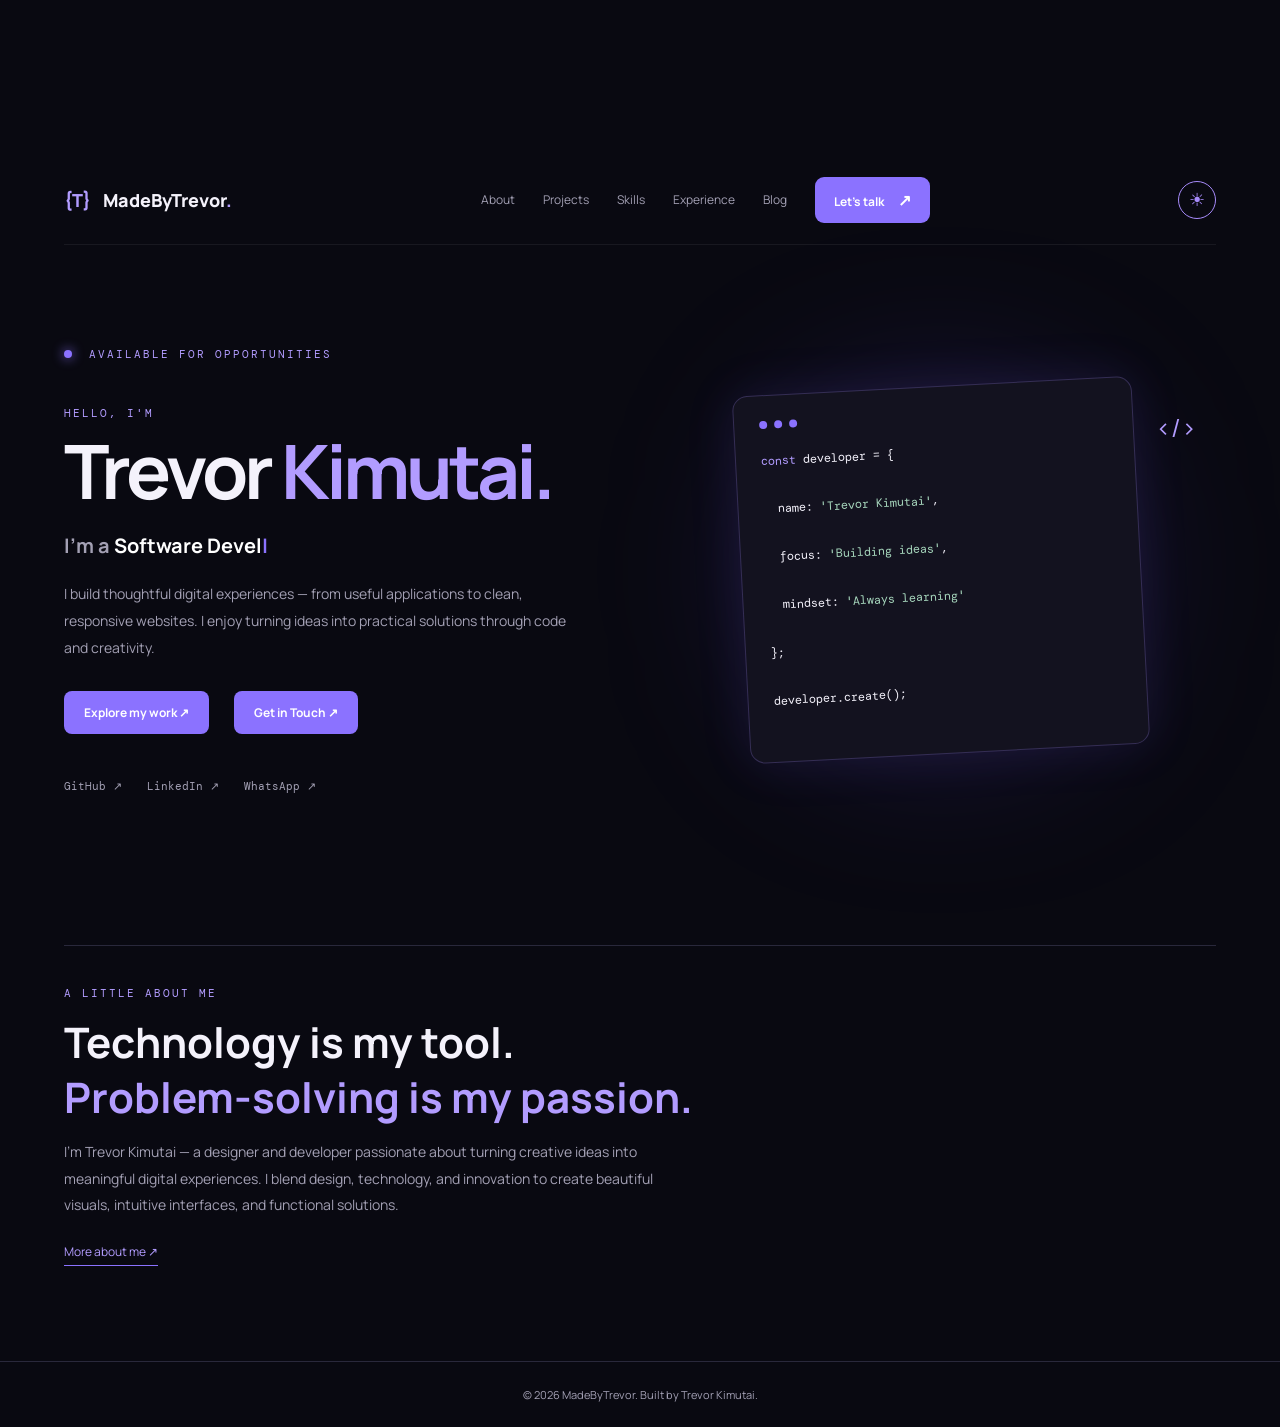
==== commit f4c54aec: "Fix mobile navigation and update portfolio" ====
--- a/index.html
+++ b/index.html
@@ -21,11 +21,11 @@
             <span>{T}</span> MadeByTrevor<span class="purple">.</span>
         </a>
 
-        <button class="menu-toggle" id="menuToggle" aria-label="Toggle menu">
+        <button class="menu-toggle" id="menu-toggle" aria-label="Toggle navigation" aria-expanded="false">
             ☰
         </button>
 
-        <nav id="navMenu">
+        <nav class="nav-links" id="nav-links">
             <a href="about.html">About</a>
             <a href="projects.html">Projects</a>
             <a href="skills.html">Skills</a>
